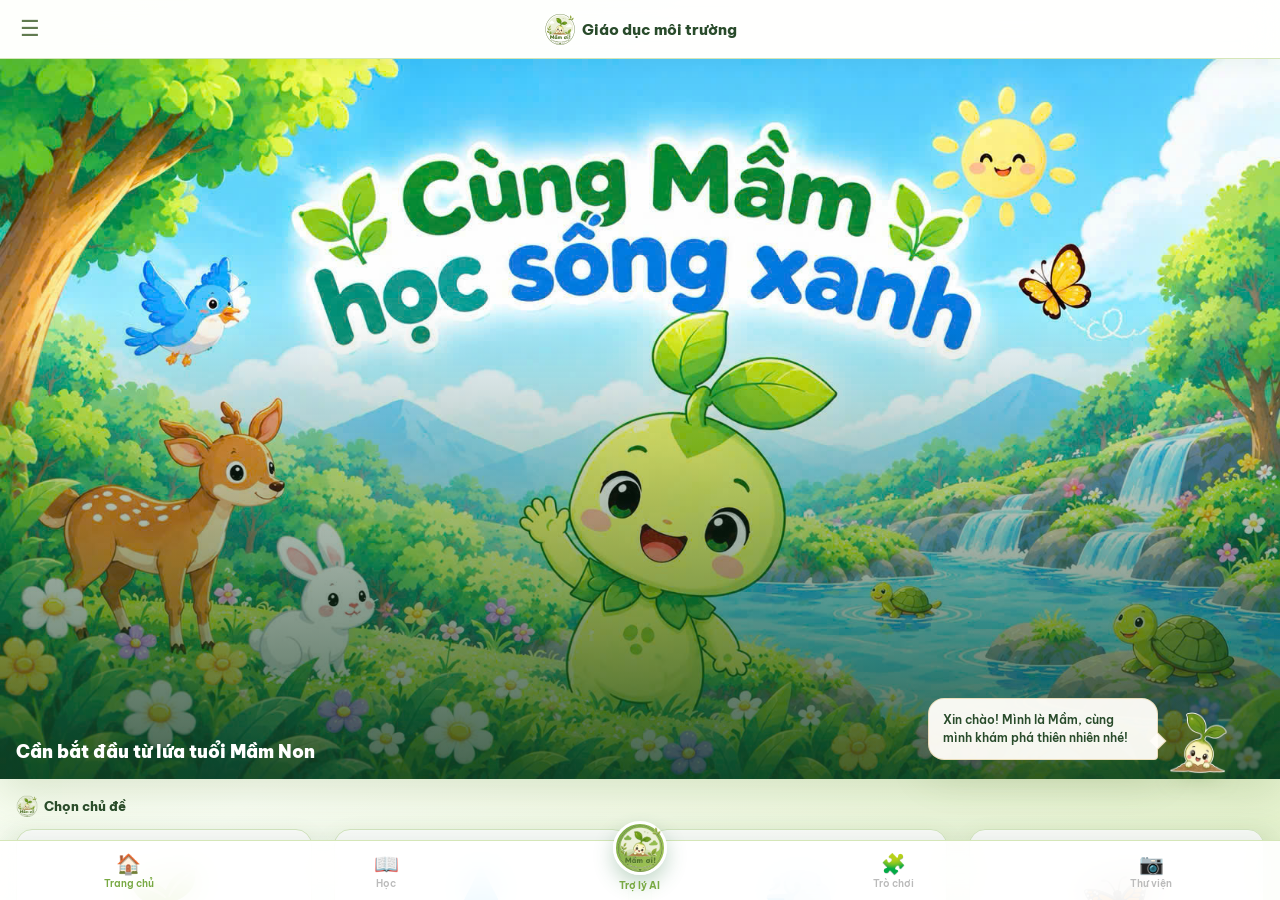
==== index.html @ f9999096 "Upload website" ====
<!DOCTYPE html>
<html lang="vi">
<head>
  <meta charset="UTF-8"/><meta name="viewport" content="width=device-width,initial-scale=1"/>
  <title>Giáo Dục Môi Trường | ĐH Hải Phòng</title>
  <link rel="preconnect" href="https://fonts.googleapis.com"/>
  <link href="https://fonts.googleapis.com/css2?family=Be+Vietnam+Pro:wght@400;500;600;700;800;900&display=swap" rel="stylesheet"/>
  <link rel="stylesheet" href="style.css"/>
  <style>
    #welcomeScreen {
      position: fixed; inset: 0; z-index: 999;
      background:
        radial-gradient(circle at 12% 18%, rgba(143,207,150,.35), transparent 30%),
        radial-gradient(circle at 88% 82%, rgba(106,174,114,.2), transparent 32%),
        linear-gradient(135deg, #e8f8ea 0%, #f6fff6 52%, #dff2e2 100%);
      display: flex; flex-direction: column;
      align-items: center; justify-content: center;
      gap: 0;
      min-height: 100dvh;
      padding: clamp(18px, 4vh, 44px) clamp(18px, 5vw, 72px);
      width: 100%; max-width: 100%;
      overflow-y: auto;
    }
    #welcomeScreen .w-mascot {
      width: 100px; height: 100px; border-radius: 50%;
      background: linear-gradient(135deg, #6aae72, #8fcf96);
      display: flex; align-items: center; justify-content: center;
      font-size: 52px; margin-bottom: 22px; object-fit: contain; padding: 10px;
      box-shadow: 0 8px 28px rgba(200,148,26,0.35);
    }
    #welcomeScreen .w-intro-video {
      width: min(100%, 420px); aspect-ratio: 16 / 9;
      object-fit: cover; border-radius: 16px; margin: 0 auto 18px;
      background: #dcefe0; box-shadow: 0 6px 20px rgba(42,112,60,.18);
    }
    #welcomeScreen .w-title {
      font-size: 26px; font-weight: 900; color: #3d2b0e;
      text-align: center; margin-bottom: 8px; line-height: 1.2;
    }
    #welcomeScreen .w-sub {
      font-size: 14px; color: #7a6340; text-align: center;
      margin-bottom: 10px; line-height: 1.6;
    }
    #welcomeScreen .w-intro {
      font-size: 13px; color: #7a6340; text-align: center;
      margin-bottom: 28px; line-height: 1.75; max-width: 320px;
      padding: 14px 18px;
      background: rgba(255,255,255,0.7);
      border-radius: 16px;
      border: 1px solid rgba(200,148,26,0.15);
    }
    #welcomeScreen input {
      width: min(100%, 520px); padding: 15px 18px; font-family: inherit; font-size: 15px;
      border: 1.5px solid #e8d9b8; border-radius: 100px;
      background: #fff; color: #3d2b0e; outline: none;
      margin-bottom: 12px; transition: .25s;
    }
    #welcomeScreen input:focus { border-color: #c8941a; box-shadow: 0 0 0 3px rgba(200,148,26,0.15); }
    #welcomeScreen input::placeholder { color: #b09060; }
    #welcomeScreen .w-btn {
      width: min(100%, 520px); padding: 15px; background: #6aae72; color: #fff;
      border: none; border-radius: 100px; font-family: inherit;
      font-size: 16px; font-weight: 800; cursor: pointer;
      box-shadow: 0 4px 18px rgba(200,148,26,0.4); transition: .25s; margin-bottom: 14px;
    }
    #welcomeScreen .w-btn:hover { background: #4f9659; transform: translateY(-2px); }
    #welcomeScreen .w-skip {
      font-size: 13px; color: #a08050; text-decoration: underline;
      cursor: pointer; background: none; border: none; font-family: inherit;
    }
    #welcomeScreen .w-skip:hover { color: #c8941a; }

    body.welcome-open { overflow: hidden; }

    .welcome-visual, .welcome-content { width: min(100%, 560px); display:flex; flex-direction:column; align-items:center; }
    .welcome-visual { gap: clamp(16px, 3vh, 28px); }
    .welcome-content { gap: 0; }
    .welcome-social {
      width: min(100%, 520px); display: grid; grid-template-columns: 1fr 1fr;
      gap: 10px; margin-top: 18px;
    }
    .welcome-social button {
      padding: 12px 10px; border: 1.5px solid #d6e5d7; border-radius: 100px;
      background: rgba(255,255,255,.72); color: #78927a;
      font: 700 13px var(--font); cursor: not-allowed; opacity: .8;
    }
    @media (min-width: 900px) {
      #welcomeScreen { gap: clamp(16px, 3vh, 28px); }
      .welcome-visual, .welcome-content { width: min(100%, 680px); }
      #welcomeScreen .w-mascot { width:clamp(150px, 15vw, 220px); height:clamp(150px, 15vw, 220px); }
      #welcomeScreen .w-intro-video { width:min(100%, 640px); }
      #welcomeScreen .w-title { font-size:clamp(28px, 3vw, 42px); }
    }

    @media (max-height: 720px) {
      #welcomeScreen { justify-content:flex-start; }
      #welcomeScreen .w-mascot { width: 76px; height: 76px; margin-bottom: 10px; }
      #welcomeScreen .w-intro-video { max-width: 300px; margin-bottom: 10px; }
      #welcomeScreen .w-title { font-size: 22px; }
      #welcomeScreen .w-sub { margin-bottom: 6px; }
      #welcomeScreen .w-intro { padding: 10px 14px; margin-bottom: 12px; }
    }
  </style>
</head>
<body>

<div class="lightbox" id="lightbox">
  <button class="lb-close" id="lbClose">✕</button>
  <img src="" alt="" id="lbImg"/>
</div>

<div class="sidebar-overlay" id="sidebarOverlay"></div>

<div class="sidebar" id="sidebar">
  <div class="sidebar-header">
    <div class="sidebar-avatar"><img class="logo-image" src="image/mam2-transparent.png" alt="Logo Mầm"/></div>
    <div class="sidebar-header-text">
      <h3>Giáo dục môi trường</h3>
    </div>
    <button class="sidebar-close" id="sidebarClose">✕</button>
  </div>
  <div class="sidebar-menu">
    <a href="index.html" class="sidebar-item active">
      <div class="si-icon">🏠</div><span class="si-text">Trang chủ</span>
    </a>
    <a href="dat.html" class="sidebar-item">
      <div class="si-icon">🌱</div><span class="si-text">Môi trường đất</span>
    </a>
    <a href="nuoc.html" class="sidebar-item">
      <div class="si-icon">💧</div><span class="si-text">Môi trường nước</span>
    </a>
    <a href="khongkhi.html" class="sidebar-item">
      <div class="si-icon">💨</div><span class="si-text">Môi trường không khí</span>
    </a>
    <a href="sinhvat.html" class="sidebar-item">
      <div class="si-icon">🦋</div><span class="si-text">Môi trường sinh vật</span>
    </a>
    <a href="thuvien.html" class="sidebar-item">
      <div class="si-icon">📷</div><span class="si-text">Thư viện ảnh</span>
    </a>
    <a href="baihat.html" class="sidebar-item">
      <div class="si-icon">🎵</div><span class="si-text">Bài hát</span>
    </a>
    <a href="phanhoi.html" class="sidebar-item">
      <div class="si-icon">📝</div><span class="si-text">Phiếu phản hồi</span>
    </a>
    <button type="button" class="sidebar-item sidebar-logout" id="logoutBtn">
      <div class="si-icon">🚪</div><span class="si-text">Đăng xuất</span>
    </button>
  </div>
  <div class="sidebar-footer">
    Trường Đại học Hải Phòng<br/>
  </div>
</div>

<div class="app">
  <div class="topbar">
    <div class="topbar-left">
      <button class="btn-icon" id="menuBtn" aria-label="Mở menu">☰</button>
    </div>
    <div class="topbar-center">
      <img class="topbar-logo" src="image/mam2-transparent.png" alt="Logo"/>
      Giáo dục môi trường
    </div>
    <div class="topbar-right"></div>
  </div>

  <div class="page">

    <div class="hero-card">
      <img src="image/anh1.png" alt="Hoạt động bảo vệ môi trường"/>
      <div class="hero-card-overlay"></div>
      <div class="hero-card-text">
        <h2>Cần bắt đầu từ lứa tuổi Mầm Non</h2>
      </div>
    </div>

    <div class="mt16 px16 mb8"><p class="section-label"><img class="section-logo" src="image/mam2-transparent.png" alt=""/> Chọn chủ đề</p></div>
    <div class="chips-scroll">
      <a href="dat.html" class="topic-chip" data-topic-title="Môi trường đất" data-topic-icon="🌱" data-topic-description="Đất là nền tảng của sự sống trên cạn. Đất giúp cây cối bén rễ, cung cấp chất dinh dưỡng và là ngôi nhà của rất nhiều loài giun, côn trùng cùng những sinh vật nhỏ bé. Trong hành trình này, chúng ta sẽ cùng quan sát các loại đất, tìm hiểu vai trò của đất đối với cây xanh và nhận biết những việc nên làm để giữ cho đất sạch, tơi xốp và khỏe mạnh. Hãy bắt đầu khám phá thế giới kỳ diệu ngay dưới chân mình!" data-topic-link="dat.html">
        <span class="tc-icon">🌱</span><span class="tc-name">Môi trường đất</span>
      </a>
      <a href="nuoc.html" class="topic-chip" data-topic-title="Môi trường nước" data-topic-icon="💧" data-topic-description="Nước hiện diện trong dòng sông, ao hồ, biển cả, những đám mây và cả trong cơ thể con người, động vật, cây cối. Không có nước, sự sống không thể tồn tại. Khi khám phá chủ đề này, chúng ta sẽ cùng tìm hiểu các nguồn nước trong tự nhiên, phân biệt nước sạch và nước bẩn, nhận biết nguyên nhân gây ô nhiễm nguồn nước và học những việc làm đơn giản để sử dụng, bảo vệ từng giọt nước mỗi ngày. Hãy cùng theo dòng nước bắt đầu hành trình khám phá!" data-topic-link="nuoc.html">
        <span class="tc-icon">💧</span><span class="tc-name">Môi trường nước</span>
      </a>
      <a href="khongkhi.html" class="topic-chip" data-topic-title="Môi trường không khí" data-topic-icon="💨" data-topic-description="Không khí tuy vô hình nhưng luôn ở quanh chúng ta và giúp con người, động vật, cây cối hô hấp. Không khí sạch mang lại sức khỏe và cảm giác dễ chịu, còn khói bụi, khí thải và rác đốt bừa bãi có thể làm môi trường trở nên ô nhiễm. Hãy cùng quan sát những dấu hiệu của không khí sạch và không khí bẩn, tìm hiểu các nguồn gây ô nhiễm và khám phá những hành động xanh để bảo vệ bầu không khí trong lành cho mọi người." data-topic-link="khongkhi.html">
        <span class="tc-icon">💨</span><span class="tc-name">Môi trường không khí</span>
      </a>
      <a href="sinhvat.html" class="topic-chip" data-topic-title="Môi trường sinh vật" data-topic-icon="🦋" data-topic-description="Xung quanh chúng ta là một thế giới sinh vật vô cùng đa dạng, từ cây cỏ, côn trùng đến các loài chim, cá và thú. Mỗi loài đều có nơi sống, thức ăn và vai trò riêng trong tự nhiên; các loài cũng liên kết với nhau để tạo nên một hệ sinh thái cân bằng. Trong chủ đề này, chúng ta sẽ cùng nhận biết các loài vật, tìm hiểu môi trường sống của chúng và suy nghĩ về những hành động thiết thực để yêu thương, bảo vệ các sinh vật quanh mình." data-topic-link="sinhvat.html">
        <span class="tc-icon">🦋</span><span class="tc-name">Môi trường sinh vật</span>
      </a>
    </div>

    <div class="mt20 px16 mb8"><p class="section-label">📚 Khám phá theo loại</p></div>
    <div class="two-col">
      <a href="trochoi.html" class="feature-card feature-games">
        <span class="fc-icon">🧩</span>
        <span class="fc-title">Trò chơi</span>
        <span class="fc-sub">15+ trò chơi tương tác</span>
      </a>
      <a href="thuvien.html" class="feature-card feature-gallery">
        <span class="fc-icon">📷</span>
        <span class="fc-title">Thư viện ảnh</span>
        <span class="fc-sub">66 hình ảnh chọn lọc</span>
      </a>
    </div>

    <div class="mt20 px16 mb8"><p class="section-label">📷 Hình ảnh hoạt động</p></div>
    <div class="gallery-grid">
      <img src="https://giaoducmoitruong.my.canva.site/_assets/media/b87e0e5ca4d32e1f33418d8b4bd4d88d.jpg" alt="Hoạt động 1" loading="lazy"/>
      <img src="https://giaoducmoitruong.my.canva.site/_assets/media/d4d0e4973c8ed09799a71f854ffe155d.jpg" alt="Hoạt động 2" loading="lazy"/>
      <img src="https://giaoducmoitruong.my.canva.site/_assets/media/992a9fe2032af9f2eceb2370952fd93b.jpg" alt="Hoạt động 3" loading="lazy"/>
      <img src="https://giaoducmoitruong.my.canva.site/_assets/media/a9ed3dcb706674497160f3230035e223.jpg" alt="Hoạt động 4" loading="lazy"/>
    </div>
    <div class="mt12 px16 gallery-more">
      <a href="thuvien.html" class="gallery-more-link">Xem tất cả ảnh</a>
    </div>

    <div class="page-spacer"></div>

  </div>

  <div class="topic-intro" id="topicIntro" role="dialog" aria-modal="true" aria-labelledby="topicIntroTitle" aria-hidden="true">
    <div class="topic-intro-card">
      <button class="topic-intro-close" id="topicIntroClose" type="button" aria-label="Đóng">✕</button>
      <div class="topic-intro-icon" id="topicIntroIcon"></div>
      <p class="topic-intro-label">Cùng khám phá</p>
      <h2 id="topicIntroTitle"></h2>
      <p id="topicIntroDescription"></p>
      <a id="topicIntroLink" class="topic-intro-button" href="#">Vào khám phá <span>→</span></a>
    </div>
  </div>

  <nav class="bottom-nav">
    <a href="index.html" class="nav-item active" data-page="index.html">
      <span class="nav-icon">🏠</span><span>Trang chủ</span>
    </a>
    <a href="dat.html" class="nav-item" data-page="dat.html">
      <span class="nav-icon">📖</span><span>Học</span>
    </a>
    <div class="nav-item-center" onclick="location.href='troly.html'">
      <div class="nav-center-circle"><img class="logo-image" src="image/mam2-transparent.png" alt="Logo Mầm"/></div>
      <span>Trợ lý AI</span>
    </div>
    <a href="trochoi.html" class="nav-item" data-page="trochoi.html">
      <span class="nav-icon">🧩</span><span>Trò chơi</span>
    </a>
    <a href="thuvien.html" class="nav-item" data-page="thuvien.html">
      <span class="nav-icon">📷</span><span>Thư viện</span>
    </a>
  </nav>
</div>

<script src="script.js"></script>
</body>
</html>
---- style.css ----
/* ── RESET ── */
*, *::before, *::after { margin:0; padding:0; box-sizing:border-box; }
html { font-size:16px; }

/* ── TOKENS ── */
:root {
  --gold:       #c8941a;
  --gold-light: #e8a820;
  --gold-pale:  #f5e6c8;
  --gold-bg:    #f1fbf2;
  --cream:      #eef9ef;
  --cream-dark: #cfe8d1;
  --white:      #ffffff;
  --brown:      #3d2b0e;
  --brown-mid:  #7a6340;
  --brown-light:#a08050;
  --border:     #e8d9b8;
  --mint:       #d4edda;
  --shadow:     0 2px 12px rgba(0,0,0,0.08);
  --shadow-lg:  0 6px 28px rgba(0,0,0,0.13);
  --r:          16px;
  --r-lg:       22px;
  --t:          0.25s cubic-bezier(.4,0,.2,1);
  --font:       'Be Vietnam Pro', sans-serif;
}

/* ── BODY / PHONE FRAME ── */
body {
  font-family: var(--font);
  background: var(--cream);
  min-height: 100vh;
}

/* Floating spirit beast mascot */
.spirit-beast {
  position: fixed; right: 24px; bottom: 92px; z-index: 60;
  width: 112px; height: 112px; object-fit: contain; cursor: grab;
  filter: drop-shadow(0 6px 10px rgba(42,112,60,.28));
  animation: spirit-float 3.2s ease-in-out infinite, spirit-sway 2.6s ease-in-out infinite;
  transition: transform .25s ease, filter .25s ease;
  user-select: none; touch-action: none;
}
.spirit-beast:hover { transform: scale(1.12) rotate(-5deg); }
.spirit-beast:active { cursor: grabbing; }
.spirit-beast.happy { animation: spirit-bounce .55s ease; }
.spirit-message {
  position: fixed; right: 122px; bottom: 140px; z-index: 61;
  width: min(230px, calc(100vw - 150px)); padding: 12px 14px;
  border: 1px solid rgba(200,148,26,.25); border-radius: 16px 16px 4px 16px;
  background: rgba(255,253,248,.96); color: var(--brown);
  font-size: 12px; font-weight: 600; line-height: 1.5;
  box-shadow: var(--shadow-lg); opacity: 0; transform: translateY(8px) scale(.96);
  pointer-events: none; transition: opacity .3s ease, transform .3s ease;
}
.spirit-message.show { opacity: 1; transform: translateY(0) scale(1); }
.spirit-message::after { content:""; position:absolute; right:-7px; bottom:12px; width:12px; height:12px; background:rgba(255,253,248,.96); border-top:1px solid rgba(200,148,26,.25); border-right:1px solid rgba(200,148,26,.25); transform:rotate(45deg); }
@media (max-width:480px) {
  .spirit-beast { right:12px; bottom:78px; width:88px; height:88px; }
  .spirit-message { right:98px; bottom:100px; width:190px; }
}
@keyframes spirit-float { 0%,100% { margin-bottom:0; } 50% { margin-bottom:10px; } }
@keyframes spirit-sway { 0%,100% { rotate:-7deg; } 50% { rotate:7deg; } }
@keyframes spirit-bounce { 0%,100% { transform:scale(1); } 45% { transform:scale(1.3) rotate(8deg); } }

.app {
  width: 100%;
  max-width: 100%;
  background: var(--cream);
  height: 100vh;
  min-height: 100vh;
  position: relative;
  overflow-x: hidden;
  display: flex;
  flex-direction: column;
}

/* ── SCROLLBAR ── */
::-webkit-scrollbar { width: 4px; }
::-webkit-scrollbar-track { background: var(--cream); }
::-webkit-scrollbar-thumb { background: var(--border); border-radius: 2px; }

/* ── TOP BAR ── */
.topbar {
  background: var(--white);
  padding: 12px 16px;
  display: flex;
  align-items: center;
  justify-content: space-between;
  position: relative; z-index: 50;
  border-bottom: 1px solid var(--border);
  flex-shrink: 0;
}
.topbar-left, .topbar-right { display:flex; align-items:center; gap:8px; min-width:40px; }
.topbar-right { justify-content: flex-end; }
.topbar-center { font-family: var(--font); font-weight: 800; font-size: 15px; color: var(--brown); display:flex; align-items:center; gap:6px; }
.btn-icon { background:none; border:none; cursor:pointer; font-size:22px; color:var(--brown-mid); padding:4px; border-radius:8px; display:flex; align-items:center; }
.btn-icon:hover { background: var(--gold-pale); }
.topbar-logo { width:32px; height:32px; border-radius:10px; background:transparent; display:flex; align-items:center; justify-content:center; font-size:16px; mix-blend-mode:multiply; }

/* Back button */
.topbar-back {
  position:absolute; right:16px; top:50%; transform:translateY(-50%);
  display:inline-flex; align-items:center; gap:5px;
  padding:8px 14px; border:1px solid var(--border); border-radius:100px;
  background:var(--gold-bg); color:var(--gold);
  font-size:13px; font-weight:800; text-decoration:none;
  box-shadow:0 2px 8px rgba(200,148,26,.16);
  transition:var(--t);
}
.topbar-back:hover { background:var(--gold-pale); border-color:var(--gold); transform:translateY(-50%) translateY(-1px); }

/* ── PAGE CONTENT ── */
.page { flex:1; min-height:0; padding: 0 0 80px; overflow-y: auto; overscroll-behavior-y: contain; }

/* Giới hạn nội dung trang ở màn lớn */
.page > *, .topbar > *, .bottom-nav > * {
  max-width: none;
}

/* Container nội dung rộng hơn trên desktop */
.hero-card { margin: 16px; }
.chips-scroll { padding: 0 16px 4px; }
.two-col { margin: 0 16px; }
.gallery-grid { padding: 0 16px; }
.game-list { padding: 0 16px; }
.video-list { padding: 0 16px; }

/* ── BOTTOM NAV ── */
.bottom-nav {
  position: fixed; bottom: 0;
  left: 0; right: 0;
  width: 100%;
  background: var(--white);
  border-top: 1px solid var(--border);
  display: flex; align-items: flex-end;
  z-index: 50;
  padding-bottom: env(safe-area-inset-bottom, 0px);
  box-shadow: 0 -4px 20px rgba(0,0,0,0.07);
}
.nav-item {
  flex:1; display:flex; flex-direction:column; align-items:center;
  padding: 8px 4px 10px; font-size: 10px; font-weight:600;
  color: #bbb; gap:3px; cursor:pointer; text-decoration:none; transition: var(--t);
}
.nav-item:hover, .nav-item.active { color: var(--gold); }
.nav-item .nav-icon { font-size:20px; line-height:1; }
.nav-item-center {
  flex:1; display:flex; flex-direction:column; align-items:center;
  padding-bottom: 8px; margin-top:-20px; gap:4px; cursor:pointer;
}
.nav-center-circle {
  width:54px; height:54px; border-radius:50%;
  background: var(--gold); display:flex; align-items:center; justify-content:center;
  font-size:26px; box-shadow:0 4px 14px rgba(200,148,26,0.45);
  border: 3px solid var(--white);
}
.nav-item-center span { font-size:10px; font-weight:700; color:var(--gold); }

/* ── SIDEBAR ── */
.sidebar-overlay {
  position: fixed; inset:0; background:rgba(0,0,0,0.45);
  z-index:199; display:none; opacity:0; transition: opacity var(--t);
}
.sidebar-overlay.open { display:block; opacity:1; }

.sidebar {
  position: fixed; top:0; bottom:0;
  left: 0;
  width: 300px;
  background: var(--white);
  z-index: 200;
  transform: translateX(-110%);
  transition: transform var(--t);
  display:flex; flex-direction:column;
  overflow-y: auto;
  border-radius: 0 var(--r-lg) var(--r-lg) 0;
  visibility: hidden;
}
.sidebar.open { transform: translateX(0); visibility: visible; }

@media (max-width:480px) {
  .sidebar { left: 0; }
}

.sidebar-header {
  background: linear-gradient(135deg, var(--gold), var(--gold-light));
  padding: 20px 16px;
  display: flex; align-items: center; gap:12px;
  position: relative; flex-shrink:0;
}
.sidebar-avatar {
  width:48px; height:48px; border-radius:50%;
  background:rgba(255,255,255,0.25); display:flex; align-items:center;
  justify-content:center; font-size:24px; border:2px solid rgba(255,255,255,0.5);
  flex-shrink:0; mix-blend-mode:multiply;
}
.sidebar-header-text { flex:1; }
.sidebar-header-text h3 { font-size:16px; font-weight:800; color:#fff; }
.sidebar-header-text p  { font-size:12px; color:rgba(255,255,255,0.8); margin-top:2px; }
.sidebar-close {
  position:absolute; top:12px; right:12px;
  background:rgba(255,255,255,0.2); border:none; border-radius:50%;
  width:30px; height:30px; display:flex; align-items:center; justify-content:center;
  font-size:16px; color:#fff; cursor:pointer;
}

.sidebar-menu { flex:1; padding: 10px 0 14px; }
.sidebar-group-label {
  padding: 12px 20px 6px;
  color: var(--brown-light);
  font-size: 10px;
  font-weight: 800;
  letter-spacing: .08em;
  text-transform: uppercase;
}
.sidebar-group-label:not(:first-child) { margin-top: 6px; border-top: 1px solid var(--border); }
.sidebar-item {
  display:flex; align-items:center; gap:14px;
  padding: 13px 20px; cursor:pointer; text-decoration:none;
  transition: var(--t); color:var(--brown);
}
.sidebar-item:hover { background: var(--gold-pale); }
.sidebar-item.active { background: var(--gold-pale); color: var(--gold); }
.sidebar-item .si-icon {
  width:36px; height:36px; border-radius:10px;
  background:var(--cream); display:flex; align-items:center;
  justify-content:center; font-size:18px; flex-shrink:0;
  overflow:hidden;
}
.sidebar-item .si-icon img, .mini-mam-icon {
  width:100%; height:100%; object-fit:contain; display:block;
}
.sidebar-item .si-icon { font-size:21px; font-family:"Segoe UI Emoji","Apple Color Emoji",var(--font); }
.sidebar-item .si-icon::before { content:none; }
.sidebar-item.active .si-icon { background: var(--gold-pale); }
.sidebar-item .si-text { font-size:14px; font-weight:600; }
.sidebar-logout {
  width:100%; border:0; background:transparent; font-family:inherit; text-align:left;
  margin-top: 8px; border-top: 1px solid var(--border); padding-top: 15px;
}
.sidebar-logout:hover { color:#b45b4b; background:#fff0ed; }
.sidebar-footer { padding:16px 20px; border-top:1px solid var(--border); font-size:11px; color:var(--brown-light); }

/* ── TOPIC INTRO ── */
.topic-intro { position:fixed; inset:0; z-index:180; display:none; align-items:center; justify-content:center; padding:20px; background:rgba(38,54,38,.48); }
.topic-intro.open { display:flex; }
.topic-intro-card { position:relative; width:min(100%,430px); padding:28px 24px 22px; border-radius:22px; background:#fffdf8; box-shadow:var(--shadow-lg); text-align:center; }
.topic-intro-close { position:absolute; top:12px; right:12px; width:30px; height:30px; border:0; border-radius:50%; background:var(--cream); color:var(--brown-mid); cursor:pointer; font-size:15px; }
.topic-intro-icon { width:68px; height:68px; margin:0 auto 12px; display:flex; align-items:center; justify-content:center; border-radius:50%; background:linear-gradient(135deg,var(--gold-light),var(--gold)); font-size:34px; box-shadow:0 5px 14px rgba(200,148,26,.25); }
.topic-intro-label { margin-bottom:5px; color:var(--gold); font-size:12px; font-weight:800; }
.topic-intro-card h2 { color:var(--brown); font-size:21px; font-weight:900; }
.topic-intro-card p:not(.topic-intro-label) { margin:12px auto 20px; max-width:350px; color:var(--brown-mid); font-size:13px; line-height:1.7; }
.topic-intro-button { display:flex; align-items:center; justify-content:center; gap:9px; width:100%; padding:13px 18px; border-radius:100px; background:linear-gradient(135deg,var(--gold-light),var(--gold)); color:#fff; font-size:13px; font-weight:800; text-decoration:none; box-shadow:0 4px 12px rgba(200,148,26,.25); transition:var(--t); }
.topic-intro-button:hover { transform:translateY(-2px); }

/* ── FEEDBACK FORM ── */
.feedback-intro { padding:20px 16px 8px; }
.feedback-intro h1 { font-size:24px; font-weight:900; color:var(--brown); line-height:1.2; }
.feedback-intro p { margin-top:8px; color:var(--brown-mid); font-size:13px; line-height:1.6; }
.feedback-login { margin:12px 16px 24px; padding:20px; background:var(--white); border:1px solid var(--border); border-radius:var(--r-lg); box-shadow:var(--shadow); }
.feedback-login h2 { color:var(--brown); font-size:18px; font-weight:900; }
.feedback-login p { margin:8px 0 16px; color:var(--brown-mid); font-size:13px; line-height:1.6; }
.feedback-login .feedback-submit { margin-top:12px; }
.feedback-form { margin:12px 16px 24px; padding:20px; background:var(--white); border:1px solid var(--border); border-radius:var(--r-lg); box-shadow:var(--shadow); }
.feedback-label { display:block; margin:0 0 8px; color:var(--brown); font-size:13px; font-weight:800; }
.feedback-field { width:100%; padding:12px 14px; border:1px solid var(--border); border-radius:12px; background:#fffdf8; color:var(--brown); font:inherit; font-size:13px; outline:none; transition:var(--t); }
.feedback-field:focus { border-color:var(--gold); box-shadow:0 0 0 3px rgba(200,148,26,.14); }
.feedback-account-note { display:none; margin-top:7px; color:#3d8b4b; font-size:12px; font-weight:700; }
.feedback-email-group.is-signed-in .feedback-account-note { display:block; }
.feedback-email-group.is-signed-in .feedback-field { background:#f1fbf2; border-color:#b9dbbd; }
.feedback-group { margin-bottom:18px; }
.feedback-rating { display:flex; flex-wrap:wrap; gap:8px; }
.feedback-rating label { flex:1; min-width:52px; }
.feedback-rating input { position:absolute; opacity:0; pointer-events:none; }
.feedback-rating span { display:block; padding:10px 8px; border:1px solid var(--border); border-radius:10px; color:var(--brown-mid); font-size:12px; text-align:center; cursor:pointer; transition:var(--t); }
.feedback-rating input:checked + span { background:var(--gold-pale); border-color:var(--gold); color:var(--gold); font-weight:800; }
.feedback-submit { width:100%; padding:13px 16px; border:0; border-radius:12px; background:var(--gold); color:#fff; font:800 14px var(--font); cursor:pointer; transition:var(--t); }
.feedback-submit:hover { background:var(--gold-light); transform:translateY(-1px); }
.feedback-status { min-height:20px; margin-top:12px; color:#3d8b4b; font-size:13px; font-weight:700; text-align:center; }

/* ── TYPOGRAPHY ── */
.greeting { font-size:13px; color:var(--brown-light); font-weight:500; margin-bottom:4px; }
.page-title { font-size:24px; font-weight:900; color:var(--brown); line-height:1.15; }
.section-label {
  font-size:13px; font-weight:800; color:var(--brown); margin-bottom:12px;
  display:flex; align-items:center; gap:6px;
}

/* ── HERO CARD ── */
.hero-card {
  margin: 16px; border-radius: var(--r-lg); overflow:hidden;
  background: var(--mint); position:relative; height:220px;
  box-shadow: var(--shadow);
}
.hero-card img { width:100%; height:100%; object-fit:contain; object-position:center; background:#e5f2e8; display:block; }
.hero-card-overlay {
  position:absolute; inset:0;
  background:linear-gradient(to top, rgba(61,43,14,0.65) 0%, transparent 55%);
}
.hero-card-text {
  position:absolute; bottom:0; left:0; right:0; padding:16px;
}
.hero-card-text h2 { font-size:18px; font-weight:900; color:#fff; }
.hero-card-text p  { font-size:12px; color:rgba(255,255,255,0.85); margin-top:3px; }

/* ── HORIZONTAL SCROLL CHIPS ── */
.chips-scroll { display:grid; grid-template-columns:repeat(4, minmax(0, 1fr)); gap:16px; overflow:visible; padding:0 16px 4px; }
.chips-scroll::-webkit-scrollbar { display:none; }
.topic-chip {
  width:auto; min-height:150px; background:var(--white); border-radius:var(--r);
  padding:20px 12px; display:flex; flex-direction:column; align-items:center; justify-content:center; gap:10px;
  box-shadow:var(--shadow); text-decoration:none; transition:var(--t); border:1.5px solid var(--border);
}
.topic-chip:hover { border-color:var(--gold); transform:translateY(-3px); box-shadow:var(--shadow-lg); }
.topic-chip .tc-icon { font-size:58px; font-family:"Segoe UI Emoji","Apple Color Emoji",sans-serif; line-height:1; }
.topic-chip .tc-icon::before { content:none; }
.topic-chip .tc-name { font-size:11px; font-weight:700; color:var(--brown); text-align:center; }
.feature-card .fc-icon, .game-card .game-icon-box, .video-info .vi-icon,
.nav-icon { font-family:"Segoe UI Emoji","Apple Color Emoji",var(--font); }
.section-label { font-family:var(--font); font-weight:800; }
.section-label .label-icon { font-family:"Segoe UI Emoji","Apple Color Emoji",sans-serif; font-weight:400; line-height:1; }
.logo-image { width:100%; height:100%; object-fit:contain; display:block; mix-blend-mode:multiply; }
.section-logo { width:22px; height:22px; object-fit:contain; display:block; mix-blend-mode:multiply; }

/* ── 2-COL CARDS ── */
.two-col { display:grid; grid-template-columns:1fr 1fr; gap:10px; margin:0 16px; }
.feature-card {
  border-radius:var(--r); padding:16px; text-decoration:none;
  display:flex; flex-direction:column; gap:6px; transition:var(--t);
  box-shadow:var(--shadow);
}
.feature-card:hover { transform:translateY(-3px); box-shadow:var(--shadow-lg); }
.feature-card .fc-icon { font-size:28px; }
.feature-card .fc-title { font-size:14px; font-weight:800; color:var(--brown); }
.feature-card .fc-sub   { font-size:11px; color:var(--brown-mid); }
.feature-games { background:#fff8e8; }
.feature-gallery { background:#e8f5e9; }
.gallery-more { text-align:center; }
.gallery-more-link { color:var(--gold); font-size:13px; font-weight:700; text-decoration:none; }
.school-note {
  margin:20px 16px 0; padding:20px; border-radius:var(--r-lg);
  background:linear-gradient(135deg,var(--gold),var(--gold-light));
}
.school-note-title { margin-bottom:4px; color:rgba(255,255,255,0.8); font-size:12px; }
.school-note-text { color:rgba(255,255,255,0.85); font-size:12px; line-height:1.6; }
.page-spacer { height:8px; }

/* ── SUBPAGE HERO ── */
.subhero {
  position:relative; height:clamp(280px, 55vw, 560px); flex-shrink:0;
}
.subhero img { width:100%; height:100%; object-fit:cover; object-position:center 56%; background:#e5f2e8; display:block; }
.subhero-overlay {
  position:absolute; inset:0;
  background:linear-gradient(to top, rgba(61,43,14,0.8) 0%, rgba(0,0,0,0.15) 100%);
}
.subhero-content { position:absolute; bottom:0; left:0; right:0; padding:16px; }
.subhero-chip {
  display:inline-block; font-size:10px; font-weight:800; letter-spacing:.08em;
  text-transform:uppercase; background:rgba(200,148,26,0.85); color:#fff;
  padding:4px 12px; border-radius:100px; margin-bottom:6px;
}
.subhero-title { font-size:22px; font-weight:900; color:#fff; line-height:1.1; }

/* Song list */
.song-groups { display:flex; flex-direction:column; gap:16px; margin:8px 16px 24px; }
.song-group { padding:16px; background:var(--white); border:1px solid var(--border); border-radius:var(--r-lg); box-shadow:var(--shadow); }
.song-group h2 { margin-bottom:12px; color:var(--brown); font-size:16px; font-weight:900; line-height:1.35; }
.song-card { display:flex; align-items:center; gap:12px; padding:12px 0; border-top:1px solid var(--border); }
.song-card:first-of-type { border-top:0; padding-top:0; }
.song-card > div { flex:1; min-width:0; }
.song-card h3 { color:var(--brown); font-size:14px; font-weight:800; line-height:1.35; }
.song-card p { margin-top:3px; color:var(--brown-mid); font-size:12px; line-height:1.5; }
.song-card audio { width:150px; height:36px; flex-shrink:0; }
@media (max-width:560px) {
  .song-card { align-items:flex-start; flex-direction:column; gap:8px; }
  .song-card audio { width:100%; }
}

/* ── GAME CARDS ── */
.game-list { display:flex; flex-direction:column; gap:10px; padding:0 16px; }
.game-card {
  background:var(--white); border-radius:var(--r); padding:16px;
  display:flex; align-items:center; gap:14px;
  box-shadow:var(--shadow); transition:var(--t); border:1.5px solid var(--border);
}
.game-card:hover { border-color:var(--gold); box-shadow:var(--shadow-lg); }
.game-icon-box {
  width:52px; height:52px; border-radius:14px;
  background:var(--gold-bg); display:flex; align-items:center;
  justify-content:center; font-size:26px; flex-shrink:0;
}
.game-info { flex:1; min-width:0; }
.game-info h4 { font-size:14px; font-weight:800; color:var(--brown); line-height:1.3; }
.game-info p  { font-size:12px; color:var(--brown-mid); margin-top:3px; line-height:1.5; }
.game-btn-go {
  background:var(--gold); color:#fff; border:none; border-radius:100px;
  padding:8px 16px; font-size:12px; font-weight:800; cursor:pointer;
  flex-shrink:0; text-decoration:none; transition:var(--t);
  display:inline-flex; align-items:center;
  box-shadow:0 3px 10px rgba(200,148,26,0.35);
}
.game-btn-go:hover { background:var(--gold-light); transform:translateY(-1px); }

/* ── QR BANNER ── */
.qr-banner { margin:16px; border-radius:var(--r); overflow:hidden; box-shadow:var(--shadow); }
.qr-banner img { width:100%; display:block; }

/* ── GALLERY (thuvien) ── */
.gallery-grid { display:grid; grid-template-columns:repeat(4, minmax(0, 1fr)); gap:10px; padding:0 16px; }
.gallery-grid img {
  width:100%; aspect-ratio:1; object-fit:cover;
  border-radius:var(--r); display:block; cursor:zoom-in;
  transition:transform .3s ease, box-shadow .3s ease;
  border:1.5px solid var(--border);
}
.gallery-grid img:hover { transform:scale(1.04); box-shadow:var(--shadow-lg); }

@media (max-width:600px) {
  .gallery-grid { grid-template-columns:repeat(2, minmax(0, 1fr)); gap:10px; }
}

/* ── LIGHTBOX ── */
.lightbox { display:none; position:fixed; inset:0; background:rgba(0,0,0,0.92); z-index:999; align-items:center; justify-content:center; }
.lightbox.open { display:flex; }
.lightbox img { max-width:92vw; max-height:88vh; border-radius:var(--r); object-fit:contain; }
.lb-close { position:absolute; top:16px; right:16px; background:rgba(255,255,255,0.15); border:none; border-radius:50%; width:40px; height:40px; font-size:20px; color:#fff; cursor:pointer; display:flex; align-items:center; justify-content:center; }

/* ── LOGIN PAGE ── */
.login-page {
  min-height:100vh; display:flex; flex-direction:column;
  align-items:center; justify-content:center;
  padding:32px 24px; gap:0;
  background: linear-gradient(160deg, #f7fff7 0%, var(--cream) 100%);
  width:min(100%, 520px); margin:0 auto;
}
.login-brand { width:72px; height:72px; object-fit:contain; margin-bottom:12px; mix-blend-mode:multiply; }
.login-intro-video { width:min(100%, 360px); aspect-ratio:16/9; border-radius:var(--r); background:#dcefe0; object-fit:cover; margin:0 auto 18px; box-shadow:var(--shadow); }
.login-social { width:100%; display:grid; grid-template-columns:1fr 1fr; gap:10px; margin-top:2px; }
.social-btn { border:1.5px solid var(--border); border-radius:100px; background:#f5faf5; color:var(--brown-mid); padding:11px 8px; font:600 12px var(--font); cursor:not-allowed; opacity:.72; }
.login-divider { display:flex; align-items:center; gap:10px; width:100%; color:var(--brown-light); font-size:11px; margin:2px 0; }
.login-divider::before,.login-divider::after { content:""; height:1px; background:var(--border); flex:1; }
.login-mascot {
  width:100px; height:100px; border-radius:50%;
  background: linear-gradient(135deg, var(--gold), var(--gold-light));
  display:flex; align-items:center; justify-content:center;
  font-size:50px; margin-bottom:20px;
  box-shadow:0 8px 28px rgba(200,148,26,0.35);
}
.login-title { font-size:26px; font-weight:900; color:var(--brown); text-align:center; margin-bottom:6px; }
.login-sub   { font-size:14px; color:var(--brown-mid); text-align:center; margin-bottom:36px; }
.login-form  { width:100%; display:flex; flex-direction:column; gap:14px; }
.login-input {
  width:100%; padding:15px 18px; font-family:var(--font); font-size:15px;
  border:1.5px solid var(--border); border-radius:var(--r);
  background:var(--white); color:var(--brown); outline:none;
  transition:var(--t);
}
.login-input:focus { border-color:var(--gold); box-shadow:0 0 0 3px rgba(200,148,26,0.15); }
.login-input::placeholder { color:var(--brown-light); }
.btn-login {
  background:var(--gold); color:#fff; border:none; border-radius:100px;
  padding:15px 24px; font-family:var(--font); font-size:16px; font-weight:800;
  cursor:pointer; transition:var(--t);
  box-shadow:0 4px 18px rgba(200,148,26,0.4);
}
.btn-login:hover { background:var(--gold-light); transform:translateY(-2px); }
.login-skip { margin-top:16px; font-size:13px; color:var(--brown-light); text-align:center; cursor:pointer; text-decoration:underline; }
.login-skip:hover { color:var(--gold); }

/* ── UTILS ── */
.px16 { padding-left:16px; padding-right:16px; }
.mt12 { margin-top:12px; }
.mt16 { margin-top:16px; }
.mt20 { margin-top:20px; }
.mb8  { margin-bottom:8px; }

.fade-up { opacity:0; transform:translateY(20px); transition:opacity .5s ease, transform .5s ease; }
.fade-up.visible { opacity:1; transform:translateY(0); }

@media (max-width:500px) {
  .app { max-width:100%; box-shadow:none; }
  .sidebar { left:0; }
}

@media (max-width:600px) {
  .chips-scroll { grid-template-columns:repeat(2, minmax(0, 1fr)); gap:10px; }
  .topic-chip { min-height:120px; padding:14px 8px; }
  .topic-chip .tc-icon { font-size:46px; }
}

/* ── VIDEO LIST ── */
.video-list { display:flex; flex-direction:column; gap:12px; padding:0 16px; }

.video-card {
  background: var(--white);
  border-radius: var(--r);
  overflow: hidden;
  box-shadow: var(--shadow);
  border: 1.5px solid var(--border);
  text-decoration: none;
  display: block;
  transition: var(--t);
}
.video-card:hover { transform: translateY(-2px); box-shadow: var(--shadow-lg); border-color: var(--gold); }

.video-thumb {
  position: relative;
  width: 100%;
  padding-top: 56.25%;
  overflow: hidden;
  background: #000;
}
.video-thumb img {
  position: absolute;
  top: 0; left: 0;
  width: 100%; height: 100%;
  object-fit: cover;
  display: block;
  transition: transform 0.4s ease;
}
.video-thumb video { position:absolute; inset:0; width:100%; height:100%; object-fit:cover; display:block; }
.video-card:hover .video-thumb img { transform: scale(1.03); }

.video-play-btn {
  position: absolute;
  top: 50%; left: 50%;
  transform: translate(-50%, -50%);
  width: 56px; height: 56px;
  background: rgba(200,148,26,0.92);
  border-radius: 50%;
  display: flex; align-items: center; justify-content: center;
  font-size: 22px;
  box-shadow: 0 4px 20px rgba(0,0,0,0.35);
  transition: var(--t);
}
.video-card:hover .video-play-btn { background: var(--gold); transform: translate(-50%,-50%) scale(1.1); }

.video-info {
  padding: 12px 14px;
  display: flex; align-items: center; gap:10px;
}
.video-info .vi-icon { font-size: 18px; flex-shrink:0; }
.video-info .vi-text { font-size: 13px; font-weight: 700; color: var(--brown); line-height:1.4; flex:1; }
.video-info .vi-arrow { font-size: 12px; color: var(--gold); font-weight:700; flex-shrink:0; }

/* ── MODERN VISUAL POLISH ── */
:root {
  --gold: #78a943;
  --gold-light: #a7c957;
  --gold-pale: #e5f2c9;
  --gold-bg: #f4fae9;
  --cream: #f2f9e9;
  --border: #d5e6b8;
  --brown: #294b2b;
  --brown-mid: #617b50;
  --brown-light: #8ca477;
  --shadow: 0 8px 24px rgba(91, 126, 52, .1);
  --shadow-lg: 0 16px 40px rgba(91, 126, 52, .18);
}
body { background: linear-gradient(135deg, #eaf7ed 0%, #f8fff9 45%, #e3f3e7 100%); }
.app { background: transparent; }
.topbar {
  background: rgba(255,255,255,.82);
  backdrop-filter: blur(16px); -webkit-backdrop-filter: blur(16px);
  box-shadow: 0 4px 20px rgba(35,91,51,.06);
}
.page { padding-bottom: 96px; }
.page-title { letter-spacing: -.03em; }
.hero-card {
  height: clamp(300px, 55vw, 560px);
  margin: 0;
  border-radius: 0;
  border: 0;
  box-shadow: var(--shadow-lg);
}
.hero-card img { object-fit: cover; object-position: center 58%; }
.hero-card-overlay { background: linear-gradient(to top, rgba(16,55,28,.78), transparent 65%); }
.chips-scroll { gap: clamp(12px, 2vw, 22px); }
.topic-chip {
  min-height: 168px; border: 1px solid rgba(52,125,75,.18);
  box-shadow: var(--shadow); background: rgba(255,255,255,.88);
}
.topic-chip:hover { transform: translateY(-6px); border-color: var(--gold-light); }
.topic-chip .tc-name { font-size: 13px; }
.two-col { gap: 16px; }
.feature-card {
  border: 1px solid rgba(52,125,75,.16);
  box-shadow: var(--shadow); transition: var(--t);
}
.feature-card:hover { transform: translateY(-5px); box-shadow: var(--shadow-lg); }
.game-card, .video-card {
  border-color: rgba(52,125,75,.15);
  box-shadow: var(--shadow);
}
.game-card:hover, .video-card:hover { border-color: var(--gold-light); }
.game-btn-go, .btn-login {
  background: linear-gradient(135deg, var(--gold), var(--gold-light));
}
.game-btn-go:hover, .btn-login:hover { background: linear-gradient(135deg, #28643b, var(--gold)); }
.bottom-nav {
  background: rgba(255,255,255,.9);
  backdrop-filter: blur(18px); -webkit-backdrop-filter: blur(18px);
  box-shadow: 0 -8px 28px rgba(35,91,51,.1);
}
.nav-item:hover, .nav-item.active, .nav-item-center span { color: var(--gold); }
.nav-center-circle { background: linear-gradient(135deg, var(--gold), var(--gold-light)); box-shadow: 0 8px 20px rgba(52,125,75,.3); }
.sidebar { box-shadow: 12px 0 36px rgba(20,65,35,.14); }
.sidebar-header { background: linear-gradient(135deg, #28643b, #5aa86d); }
.sidebar-item:hover, .sidebar-item.active { background: var(--gold-pale); }
.qr-banner, .gallery-grid img { box-shadow: var(--shadow); }
.gallery-grid { gap: 14px; }
.gallery-grid img:hover { transform:scale(1.035); }

/* Keep page banners compact while preserving their horizontal image layout. */
.hero-card, .subhero { height: auto; aspect-ratio: 16 / 9; }
.hero-card img, .subhero img { object-fit: contain; }

/* Soft cốm palette and friendly, rounded icons. */
body { background: linear-gradient(135deg, #eef8df 0%, #fbfff6 48%, #e5f2cd 100%); }
.app { background: transparent; }
.topbar { background: rgba(255,255,255,.9); }
.sidebar-header { background: linear-gradient(135deg, #4f8d55, #79b86a); }
.sidebar-item .si-icon,
.game-icon-box {
  background: #eff8e5;
  border-radius: 13px;
  color: #467548;
}
.sidebar-item:hover, .sidebar-item.active { background: #e5f2df; }
.sidebar-item .si-icon::before, .topic-chip .tc-icon::before { color: #4b8050; }
.sidebar-item:nth-child(2) .si-icon,
.topic-chip:nth-child(1) .tc-icon { color:#74a94b; }
.sidebar-item:nth-child(3) .si-icon,
.topic-chip:nth-child(2) .tc-icon { color:#5aa5a0; }
.sidebar-item:nth-child(4) .si-icon,
.topic-chip:nth-child(3) .tc-icon { color:#7d9fbd; }
.sidebar-item:nth-child(5) .si-icon,
.topic-chip:nth-child(4) .tc-icon { color:#c08a55; }
.sidebar-item .si-icon { box-shadow: inset 0 0 0 1px rgba(120,169,67,.08); }
.topic-chip, .feature-card, .game-card, .video-card {
  border-color: #d8e9c2;
  box-shadow: 0 8px 24px rgba(91,126,52,.1);
}
.topic-chip { background: rgba(255,255,255,.94); }
.topic-chip:hover, .feature-card:hover, .game-card:hover, .video-card:hover {
  border-color: #a7c957;
}
.nav-center-circle { background: linear-gradient(135deg, #78a943, #a7c957); }
.topbar-logo, .section-logo, .logo-image {
  mix-blend-mode: normal;
  background: transparent;
}
.topbar-logo, .section-logo, .logo-image { object-fit: contain; }
.sidebar-avatar { background: rgba(255,255,255,.28); mix-blend-mode: normal; }
.spirit-beast { filter: drop-shadow(0 6px 10px rgba(91,126,52,.25)); }
@media (max-width:600px) {
  .spirit-beast { width:100px; height:100px; right:12px; bottom:82px; }
}

/* AI assistant page */
.assistant-app { min-height:100vh; }
.assistant-page { flex:1; min-height:0; display:flex; flex-direction:column; width:min(100%, 920px); margin:0 auto; padding:28px 20px 30px; }
.assistant-heading { display:flex; align-items:center; gap:16px; margin-bottom:20px; }
.assistant-heading-icon { width:58px; height:58px; display:grid; place-items:center; flex-shrink:0; border-radius:18px; background:linear-gradient(135deg,#dcefc1,#a7c957); box-shadow:0 8px 22px rgba(91,126,52,.16); overflow:hidden; }
.assistant-heading-icon img { width:100%; height:100%; object-fit:contain; display:block; }
.assistant-eyebrow { color:var(--gold); font-size:12px; font-weight:800; margin-bottom:3px; }
.assistant-heading h1 { color:var(--brown); font-size:clamp(22px,4vw,32px); line-height:1.15; }
.assistant-description { color:var(--brown-mid); font-size:13px; line-height:1.55; margin-top:6px; }
.assistant-chat { flex:1; min-height:420px; display:flex; flex-direction:column; background:rgba(255,255,255,.78); border:1px solid #d8e9c2; border-radius:24px; overflow:hidden; box-shadow:var(--shadow-lg); }
.assistant-messages { flex:1; min-height:0; overflow-y:auto; padding:22px; }
.assistant-message { display:flex; align-items:flex-start; gap:10px; margin-bottom:16px; }
.assistant-message-user { flex-direction:row-reverse; }
.assistant-avatar { width:32px; height:32px; display:grid; place-items:center; flex-shrink:0; border-radius:11px; background:#eff8e5; font-size:17px; overflow:hidden; }
.assistant-avatar img, .assistant-avatar-image { width:100%; height:100%; object-fit:contain; display:block; }
.assistant-message-user .assistant-avatar { background:#d9edda; }
.assistant-bubble { max-width:min(78%, 640px); padding:11px 14px; border-radius:16px 16px 16px 4px; background:#f4fae9; color:var(--brown); font-size:13px; line-height:1.65; white-space:pre-wrap; }
.assistant-message-user .assistant-bubble { border-radius:16px 16px 4px 16px; background:#4f8d55; color:#fff; }
.assistant-suggestions { display:flex; flex-wrap:wrap; gap:8px; padding:0 22px 14px; }
.assistant-suggestions[hidden] { display:none; }
.assistant-suggestions button { border:1px solid #cfe3b6; border-radius:100px; padding:9px 12px; background:#fbfff6; color:var(--brown); font:600 12px var(--font); cursor:pointer; transition:var(--t); }
.assistant-suggestions button:hover { border-color:var(--gold); background:var(--gold-pale); }
.assistant-form { display:flex; align-items:flex-end; gap:10px; padding:14px; border-top:1px solid #d8e9c2; background:rgba(255,255,255,.86); }
.assistant-form textarea { flex:1; resize:none; min-height:44px; max-height:120px; padding:12px 14px; border:1px solid #cfe3b6; border-radius:14px; outline:none; color:var(--brown); background:#fff; font:13px/1.45 var(--font); }
.assistant-form textarea:focus { border-color:var(--gold); box-shadow:0 0 0 3px rgba(120,169,67,.14); }
.assistant-form button { width:44px; height:44px; border:0; border-radius:14px; background:linear-gradient(135deg,#4f8d55,#a7c957); color:#fff; font-size:20px; cursor:pointer; transition:var(--t); }
.assistant-form button:hover { transform:translateY(-2px); }
.assistant-form.is-loading button { opacity:.6; cursor:wait; }
.assistant-note { padding:0 16px 14px; color:var(--brown-light); font-size:11px; text-align:center; }
@media (max-width:600px) {
  .assistant-page { padding:20px 12px 20px; }
  .assistant-heading { margin-bottom:14px; }
  .assistant-heading-icon { width:48px; height:48px; font-size:24px; }
  .assistant-messages { padding:16px 12px; }
  .assistant-suggestions { padding:0 12px 12px; }
  .assistant-bubble { max-width:82%; }
  .assistant-chat { min-height:calc(100vh - 150px); border-radius:18px; }
}
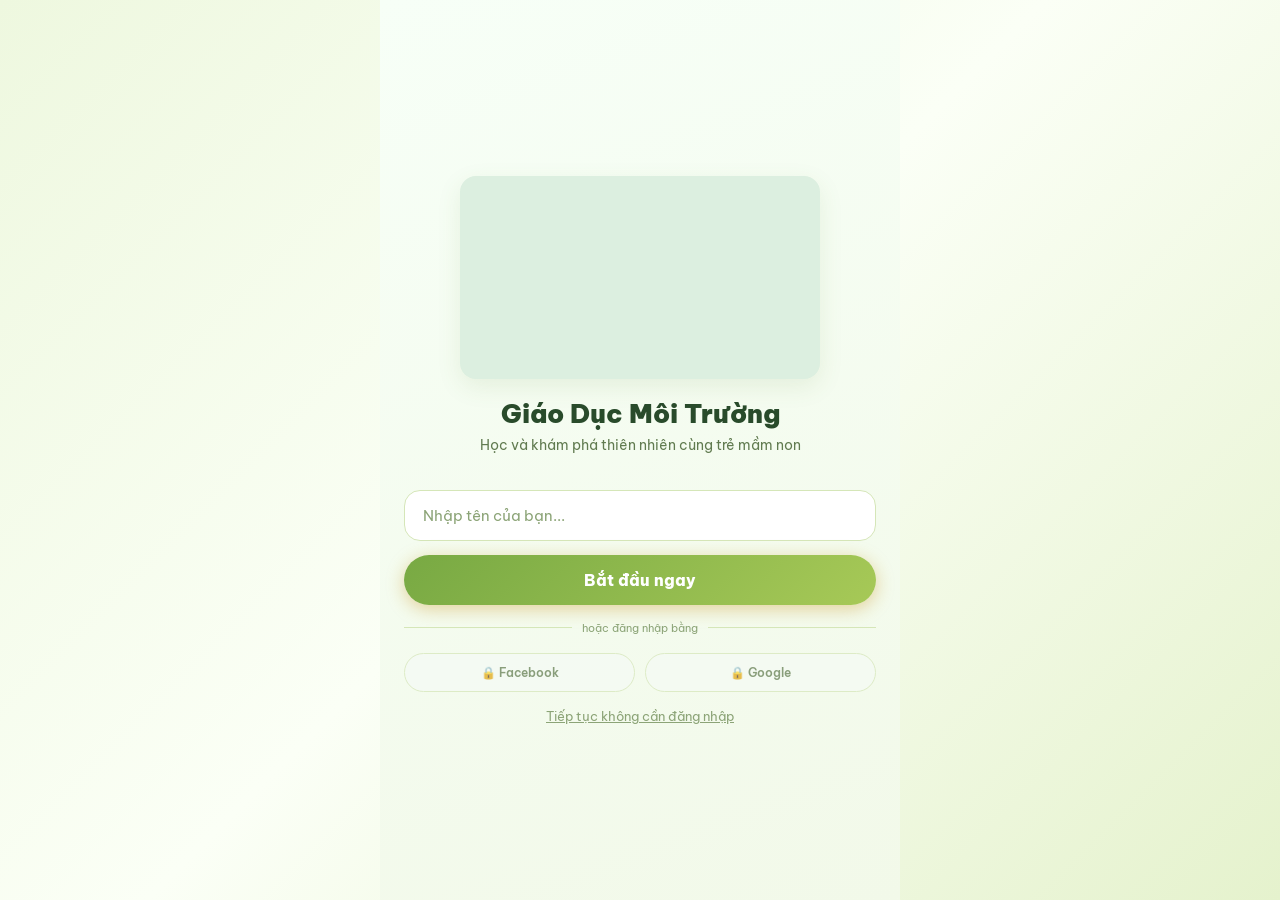
==== commit 93c8ae21: "Upload project" ====
--- a/index.html
+++ b/index.html
@@ -2,255 +2,52 @@
 <html lang="vi">
 <head>
   <meta charset="UTF-8"/><meta name="viewport" content="width=device-width,initial-scale=1"/>
-  <title>Giáo Dục Môi Trường | ĐH Hải Phòng</title>
+  <title>Đăng nhập | Giáo Dục Môi Trường</title>
   <link rel="preconnect" href="https://fonts.googleapis.com"/>
   <link href="https://fonts.googleapis.com/css2?family=Be+Vietnam+Pro:wght@400;500;600;700;800;900&display=swap" rel="stylesheet"/>
   <link rel="stylesheet" href="style.css"/>
-  <style>
-    #welcomeScreen {
-      position: fixed; inset: 0; z-index: 999;
-      background:
-        radial-gradient(circle at 12% 18%, rgba(143,207,150,.35), transparent 30%),
-        radial-gradient(circle at 88% 82%, rgba(106,174,114,.2), transparent 32%),
-        linear-gradient(135deg, #e8f8ea 0%, #f6fff6 52%, #dff2e2 100%);
-      display: flex; flex-direction: column;
-      align-items: center; justify-content: center;
-      gap: 0;
-      min-height: 100dvh;
-      padding: clamp(18px, 4vh, 44px) clamp(18px, 5vw, 72px);
-      width: 100%; max-width: 100%;
-      overflow-y: auto;
-    }
-    #welcomeScreen .w-mascot {
-      width: 100px; height: 100px; border-radius: 50%;
-      background: linear-gradient(135deg, #6aae72, #8fcf96);
-      display: flex; align-items: center; justify-content: center;
-      font-size: 52px; margin-bottom: 22px; object-fit: contain; padding: 10px;
-      box-shadow: 0 8px 28px rgba(200,148,26,0.35);
-    }
-    #welcomeScreen .w-intro-video {
-      width: min(100%, 420px); aspect-ratio: 16 / 9;
-      object-fit: cover; border-radius: 16px; margin: 0 auto 18px;
-      background: #dcefe0; box-shadow: 0 6px 20px rgba(42,112,60,.18);
-    }
-    #welcomeScreen .w-title {
-      font-size: 26px; font-weight: 900; color: #3d2b0e;
-      text-align: center; margin-bottom: 8px; line-height: 1.2;
-    }
-    #welcomeScreen .w-sub {
-      font-size: 14px; color: #7a6340; text-align: center;
-      margin-bottom: 10px; line-height: 1.6;
-    }
-    #welcomeScreen .w-intro {
-      font-size: 13px; color: #7a6340; text-align: center;
-      margin-bottom: 28px; line-height: 1.75; max-width: 320px;
-      padding: 14px 18px;
-      background: rgba(255,255,255,0.7);
-      border-radius: 16px;
-      border: 1px solid rgba(200,148,26,0.15);
-    }
-    #welcomeScreen input {
-      width: min(100%, 520px); padding: 15px 18px; font-family: inherit; font-size: 15px;
-      border: 1.5px solid #e8d9b8; border-radius: 100px;
-      background: #fff; color: #3d2b0e; outline: none;
-      margin-bottom: 12px; transition: .25s;
-    }
-    #welcomeScreen input:focus { border-color: #c8941a; box-shadow: 0 0 0 3px rgba(200,148,26,0.15); }
-    #welcomeScreen input::placeholder { color: #b09060; }
-    #welcomeScreen .w-btn {
-      width: min(100%, 520px); padding: 15px; background: #6aae72; color: #fff;
-      border: none; border-radius: 100px; font-family: inherit;
-      font-size: 16px; font-weight: 800; cursor: pointer;
-      box-shadow: 0 4px 18px rgba(200,148,26,0.4); transition: .25s; margin-bottom: 14px;
-    }
-    #welcomeScreen .w-btn:hover { background: #4f9659; transform: translateY(-2px); }
-    #welcomeScreen .w-skip {
-      font-size: 13px; color: #a08050; text-decoration: underline;
-      cursor: pointer; background: none; border: none; font-family: inherit;
-    }
-    #welcomeScreen .w-skip:hover { color: #c8941a; }
-
-    body.welcome-open { overflow: hidden; }
-
-    .welcome-visual, .welcome-content { width: min(100%, 560px); display:flex; flex-direction:column; align-items:center; }
-    .welcome-visual { gap: clamp(16px, 3vh, 28px); }
-    .welcome-content { gap: 0; }
-    .welcome-social {
-      width: min(100%, 520px); display: grid; grid-template-columns: 1fr 1fr;
-      gap: 10px; margin-top: 18px;
-    }
-    .welcome-social button {
-      padding: 12px 10px; border: 1.5px solid #d6e5d7; border-radius: 100px;
-      background: rgba(255,255,255,.72); color: #78927a;
-      font: 700 13px var(--font); cursor: not-allowed; opacity: .8;
-    }
-    @media (min-width: 900px) {
-      #welcomeScreen { gap: clamp(16px, 3vh, 28px); }
-      .welcome-visual, .welcome-content { width: min(100%, 680px); }
-      #welcomeScreen .w-mascot { width:clamp(150px, 15vw, 220px); height:clamp(150px, 15vw, 220px); }
-      #welcomeScreen .w-intro-video { width:min(100%, 640px); }
-      #welcomeScreen .w-title { font-size:clamp(28px, 3vw, 42px); }
-    }
-
-    @media (max-height: 720px) {
-      #welcomeScreen { justify-content:flex-start; }
-      #welcomeScreen .w-mascot { width: 76px; height: 76px; margin-bottom: 10px; }
-      #welcomeScreen .w-intro-video { max-width: 300px; margin-bottom: 10px; }
-      #welcomeScreen .w-title { font-size: 22px; }
-      #welcomeScreen .w-sub { margin-bottom: 6px; }
-      #welcomeScreen .w-intro { padding: 10px 14px; margin-bottom: 12px; }
-    }
-  </style>
 </head>
 <body>
-
-<div class="lightbox" id="lightbox">
-  <button class="lb-close" id="lbClose">✕</button>
-  <img src="" alt="" id="lbImg"/>
-</div>
-
-<div class="sidebar-overlay" id="sidebarOverlay"></div>
-
-<div class="sidebar" id="sidebar">
-  <div class="sidebar-header">
-    <div class="sidebar-avatar"><img class="logo-image" src="image/mam2-transparent.png" alt="Logo Mầm"/></div>
-    <div class="sidebar-header-text">
-      <h3>Giáo dục môi trường</h3>
+<div class="app">
+  <div class="login-page">
+    <video id="loginIntroVideo" class="login-intro-video" src="video/mam1.mp4" autoplay preload="auto" playsinline></video>
+    <h1 class="login-title">Giáo Dục Môi Trường</h1>
+    <p class="login-sub">Học và khám phá thiên nhiên cùng trẻ mầm non</p>
+    <div class="login-form">
+      <input id="nameInput" class="login-input" type="text" placeholder="Nhập tên của bạn..." maxlength="30" autocomplete="off"/>
+      <button class="btn-login" onclick="doLogin()">Bắt đầu ngay</button>
+      <div class="login-divider"><span>hoặc đăng nhập bằng</span></div>
+      <div class="login-social">
+        <button class="social-btn" type="button" disabled aria-disabled="true">🔒 Facebook</button>
+        <button class="social-btn" type="button" disabled aria-disabled="true">🔒 Google</button>
+      </div>
     </div>
-    <button class="sidebar-close" id="sidebarClose">✕</button>
-  </div>
-  <div class="sidebar-menu">
-    <a href="index.html" class="sidebar-item active">
-      <div class="si-icon">🏠</div><span class="si-text">Trang chủ</span>
-    </a>
-    <a href="dat.html" class="sidebar-item">
-      <div class="si-icon">🌱</div><span class="si-text">Môi trường đất</span>
-    </a>
-    <a href="nuoc.html" class="sidebar-item">
-      <div class="si-icon">💧</div><span class="si-text">Môi trường nước</span>
-    </a>
-    <a href="khongkhi.html" class="sidebar-item">
-      <div class="si-icon">💨</div><span class="si-text">Môi trường không khí</span>
-    </a>
-    <a href="sinhvat.html" class="sidebar-item">
-      <div class="si-icon">🦋</div><span class="si-text">Môi trường sinh vật</span>
-    </a>
-    <a href="thuvien.html" class="sidebar-item">
-      <div class="si-icon">📷</div><span class="si-text">Thư viện ảnh</span>
-    </a>
-    <a href="baihat.html" class="sidebar-item">
-      <div class="si-icon">🎵</div><span class="si-text">Bài hát</span>
-    </a>
-    <a href="phanhoi.html" class="sidebar-item">
-      <div class="si-icon">📝</div><span class="si-text">Phiếu phản hồi</span>
-    </a>
-    <button type="button" class="sidebar-item sidebar-logout" id="logoutBtn">
-      <div class="si-icon">🚪</div><span class="si-text">Đăng xuất</span>
-    </button>
-  </div>
-  <div class="sidebar-footer">
-    Trường Đại học Hải Phòng<br/>
+    <p class="login-skip" onclick="skipLogin()">Tiếp tục không cần đăng nhập</p>
   </div>
 </div>
+<script>
+const loginIntroVideo = document.getElementById('loginIntroVideo');
+function playLoginIntroWithSound() {
+  loginIntroVideo.muted = false;
+  loginIntroVideo.volume = 1;
+  loginIntroVideo.play().catch(() => loginIntroVideo.pause());
+}
+playLoginIntroWithSound();
+document.addEventListener('pointerdown', playLoginIntroWithSound, { once: true });
+document.addEventListener('keydown', playLoginIntroWithSound, { once: true });
 
-<div class="app">
-  <div class="topbar">
-    <div class="topbar-left">
-      <button class="btn-icon" id="menuBtn" aria-label="Mở menu">☰</button>
-    </div>
-    <div class="topbar-center">
-      <img class="topbar-logo" src="image/mam2-transparent.png" alt="Logo"/>
-      Giáo dục môi trường
-    </div>
-    <div class="topbar-right"></div>
-  </div>
-
-  <div class="page">
-
-    <div class="hero-card">
-      <img src="image/anh1.png" alt="Hoạt động bảo vệ môi trường"/>
-      <div class="hero-card-overlay"></div>
-      <div class="hero-card-text">
-        <h2>Cần bắt đầu từ lứa tuổi Mầm Non</h2>
-      </div>
-    </div>
-
-    <div class="mt16 px16 mb8"><p class="section-label"><img class="section-logo" src="image/mam2-transparent.png" alt=""/> Chọn chủ đề</p></div>
-    <div class="chips-scroll">
-      <a href="dat.html" class="topic-chip" data-topic-title="Môi trường đất" data-topic-icon="🌱" data-topic-description="Đất là nền tảng của sự sống trên cạn. Đất giúp cây cối bén rễ, cung cấp chất dinh dưỡng và là ngôi nhà của rất nhiều loài giun, côn trùng cùng những sinh vật nhỏ bé. Trong hành trình này, chúng ta sẽ cùng quan sát các loại đất, tìm hiểu vai trò của đất đối với cây xanh và nhận biết những việc nên làm để giữ cho đất sạch, tơi xốp và khỏe mạnh. Hãy bắt đầu khám phá thế giới kỳ diệu ngay dưới chân mình!" data-topic-link="dat.html">
-        <span class="tc-icon">🌱</span><span class="tc-name">Môi trường đất</span>
-      </a>
-      <a href="nuoc.html" class="topic-chip" data-topic-title="Môi trường nước" data-topic-icon="💧" data-topic-description="Nước hiện diện trong dòng sông, ao hồ, biển cả, những đám mây và cả trong cơ thể con người, động vật, cây cối. Không có nước, sự sống không thể tồn tại. Khi khám phá chủ đề này, chúng ta sẽ cùng tìm hiểu các nguồn nước trong tự nhiên, phân biệt nước sạch và nước bẩn, nhận biết nguyên nhân gây ô nhiễm nguồn nước và học những việc làm đơn giản để sử dụng, bảo vệ từng giọt nước mỗi ngày. Hãy cùng theo dòng nước bắt đầu hành trình khám phá!" data-topic-link="nuoc.html">
-        <span class="tc-icon">💧</span><span class="tc-name">Môi trường nước</span>
-      </a>
-      <a href="khongkhi.html" class="topic-chip" data-topic-title="Môi trường không khí" data-topic-icon="💨" data-topic-description="Không khí tuy vô hình nhưng luôn ở quanh chúng ta và giúp con người, động vật, cây cối hô hấp. Không khí sạch mang lại sức khỏe và cảm giác dễ chịu, còn khói bụi, khí thải và rác đốt bừa bãi có thể làm môi trường trở nên ô nhiễm. Hãy cùng quan sát những dấu hiệu của không khí sạch và không khí bẩn, tìm hiểu các nguồn gây ô nhiễm và khám phá những hành động xanh để bảo vệ bầu không khí trong lành cho mọi người." data-topic-link="khongkhi.html">
-        <span class="tc-icon">💨</span><span class="tc-name">Môi trường không khí</span>
-      </a>
-      <a href="sinhvat.html" class="topic-chip" data-topic-title="Môi trường sinh vật" data-topic-icon="🦋" data-topic-description="Xung quanh chúng ta là một thế giới sinh vật vô cùng đa dạng, từ cây cỏ, côn trùng đến các loài chim, cá và thú. Mỗi loài đều có nơi sống, thức ăn và vai trò riêng trong tự nhiên; các loài cũng liên kết với nhau để tạo nên một hệ sinh thái cân bằng. Trong chủ đề này, chúng ta sẽ cùng nhận biết các loài vật, tìm hiểu môi trường sống của chúng và suy nghĩ về những hành động thiết thực để yêu thương, bảo vệ các sinh vật quanh mình." data-topic-link="sinhvat.html">
-        <span class="tc-icon">🦋</span><span class="tc-name">Môi trường sinh vật</span>
-      </a>
-    </div>
-
-    <div class="mt20 px16 mb8"><p class="section-label">📚 Khám phá theo loại</p></div>
-    <div class="two-col">
-      <a href="trochoi.html" class="feature-card feature-games">
-        <span class="fc-icon">🧩</span>
-        <span class="fc-title">Trò chơi</span>
-        <span class="fc-sub">15+ trò chơi tương tác</span>
-      </a>
-      <a href="thuvien.html" class="feature-card feature-gallery">
-        <span class="fc-icon">📷</span>
-        <span class="fc-title">Thư viện ảnh</span>
-        <span class="fc-sub">66 hình ảnh chọn lọc</span>
-      </a>
-    </div>
-
-    <div class="mt20 px16 mb8"><p class="section-label">📷 Hình ảnh hoạt động</p></div>
-    <div class="gallery-grid">
-      <img src="https://giaoducmoitruong.my.canva.site/_assets/media/b87e0e5ca4d32e1f33418d8b4bd4d88d.jpg" alt="Hoạt động 1" loading="lazy"/>
-      <img src="https://giaoducmoitruong.my.canva.site/_assets/media/d4d0e4973c8ed09799a71f854ffe155d.jpg" alt="Hoạt động 2" loading="lazy"/>
-      <img src="https://giaoducmoitruong.my.canva.site/_assets/media/992a9fe2032af9f2eceb2370952fd93b.jpg" alt="Hoạt động 3" loading="lazy"/>
-      <img src="https://giaoducmoitruong.my.canva.site/_assets/media/a9ed3dcb706674497160f3230035e223.jpg" alt="Hoạt động 4" loading="lazy"/>
-    </div>
-    <div class="mt12 px16 gallery-more">
-      <a href="thuvien.html" class="gallery-more-link">Xem tất cả ảnh</a>
-    </div>
-
-    <div class="page-spacer"></div>
-
-  </div>
-
-  <div class="topic-intro" id="topicIntro" role="dialog" aria-modal="true" aria-labelledby="topicIntroTitle" aria-hidden="true">
-    <div class="topic-intro-card">
-      <button class="topic-intro-close" id="topicIntroClose" type="button" aria-label="Đóng">✕</button>
-      <div class="topic-intro-icon" id="topicIntroIcon"></div>
-      <p class="topic-intro-label">Cùng khám phá</p>
-      <h2 id="topicIntroTitle"></h2>
-      <p id="topicIntroDescription"></p>
-      <a id="topicIntroLink" class="topic-intro-button" href="#">Vào khám phá <span>→</span></a>
-    </div>
-  </div>
-
-  <nav class="bottom-nav">
-    <a href="index.html" class="nav-item active" data-page="index.html">
-      <span class="nav-icon">🏠</span><span>Trang chủ</span>
-    </a>
-    <a href="dat.html" class="nav-item" data-page="dat.html">
-      <span class="nav-icon">📖</span><span>Học</span>
-    </a>
-    <div class="nav-item-center" onclick="location.href='troly.html'">
-      <div class="nav-center-circle"><img class="logo-image" src="image/mam2-transparent.png" alt="Logo Mầm"/></div>
-      <span>Trợ lý AI</span>
-    </div>
-    <a href="trochoi.html" class="nav-item" data-page="trochoi.html">
-      <span class="nav-icon">🧩</span><span>Trò chơi</span>
-    </a>
-    <a href="thuvien.html" class="nav-item" data-page="thuvien.html">
-      <span class="nav-icon">📷</span><span>Thư viện</span>
-    </a>
-  </nav>
-</div>
-
-<script src="script.js"></script>
+function doLogin() {
+  const val = document.getElementById('nameInput').value.trim();
+  if (!val) { document.getElementById('nameInput').focus(); return; }
+  localStorage.setItem('userName', val);
+  location.href = 'home.html';
+}
+function skipLogin() {
+  localStorage.removeItem('userName');
+  localStorage.removeItem('feedbackEmail');
+  location.href = 'home.html';
+}
+document.getElementById('nameInput').addEventListener('keydown', e => { if (e.key === 'Enter') doLogin(); });
+</script>
 </body>
 </html>
